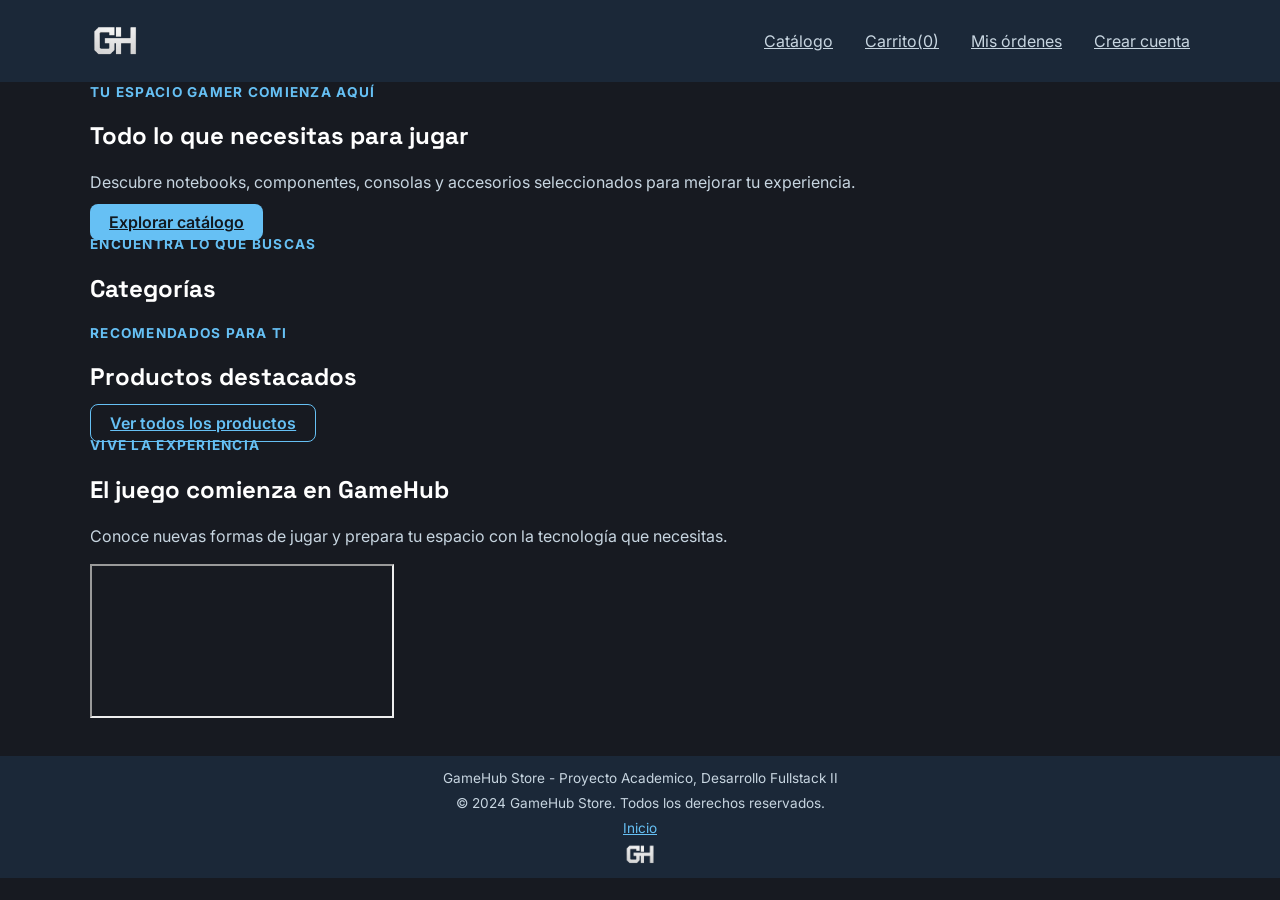
==== index.html @ 0a4df02b "feat:: se agrego estructura HTML de la pagina de inicio" ====
<!DOCTYPE html>
<html lang="es">
<head>
    <meta charset="UTF-8">
    <meta name="viewport" content="width=device-width, initial-scale=1.0">
    <title>GameHub Store | Inicio</title>
    <meta name="description" content="Encuentra productos gamer, componentes, consolas y accesorios en GameHub Store.">
    <link rel="stylesheet" href="css/estilos.css">
</head>
<body>
    <header class="encabezado">
        <div class="contenedor">
            <a href="index.html" class="marca-grupo">
                <img src="images/logo.png" alt="GameHub Store - Ir al inicio" class="logo-encabezado">
            </a>

            <nav class="nav-principal" aria-label="Navegación principal">
                <ul>
                    <li><a href="catalogo.html">Catálogo</a></li>
                    <li><a href="carrito.html">Carrito(<span id="contador-carrito">0</span>)</a></li>
                    <li><a href="mis-ordenes.html">Mis órdenes</a></li>
                    <li><a href="crear-cuenta.html">Crear cuenta</a></li>
                </ul>
            </nav>
        </div>
    </header>

    <main>
        <section class="hero-inicio">
            <div class="contenedor contenido-hero-inicio">
                <p class="etiqueta-seccion">Tu espacio gamer comienza aquí</p>
                <h1>Todo lo que necesitas para jugar</h1>
                <p>
                    Descubre notebooks, componentes, consolas y accesorios
                    seleccionados para mejorar tu experiencia.
                </p>
                <a href="catalogo.html" class="boton-primario">
                    Explorar catálogo
                </a>
            </div>
        </section>

        <section
            class="contenedor seccion-inicio"
            aria-labelledby="titulo-categorias"
        >
            <div class="cabecera-seccion-inicio">
                <p class="etiqueta-seccion">Encuentra lo que buscas</p>
                <h2 id="titulo-categorias">Categorías</h2>
            </div>

            <div id="lista-categorias-inicio" class="grid-categorias">
                <!-- Las categorías se generarán con JavaScript -->
            </div>
        </section>

        <section
            class="contenedor seccion-inicio"
            aria-labelledby="titulo-destacados"
        >
            <div class="cabecera-seccion-inicio">
                <div>
                    <p class="etiqueta-seccion">Recomendados para ti</p>
                    <h2 id="titulo-destacados">Productos destacados</h2>
                </div>

                <a href="catalogo.html" class="boton-secundario">
                    Ver todos los productos
                </a>
            </div>

            <div
                id="lista-productos-destacados"
                class="grid-productos"
            >
                <!-- Los productos destacados se generarán con JavaScript -->
            </div>
        </section>

        <section
            class="contenedor seccion-inicio seccion-video"
            aria-labelledby="titulo-video"
        >
            <div class="contenido-video-inicio">
                <p class="etiqueta-seccion">Vive la experiencia</p>
                <h2 id="titulo-video">El juego comienza en GameHub</h2>
                <p>
                    Conoce nuevas formas de jugar y prepara tu espacio con la
                    tecnología que necesitas.
                </p>
            </div>

            <div class="video-inicio">
                <iframe
                    src="https://www.youtube.com/embed/RkC0l4iekYo"
                    title="Presentación oficial de PlayStation 5"
                    loading="lazy"
                    referrerpolicy="strict-origin-when-cross-origin"
                    allow="accelerometer; autoplay; clipboard-write; encrypted-media; gyroscope; picture-in-picture; web-share"
                    allowfullscreen>
                </iframe>
            </div>
        </section>
    </main>

    <footer class="footer">
        <div class="contenedor">
            <p>
                GameHub Store - Proyecto Academico, Desarrollo Fullstack II
            </p>
            <p>© 2024 GameHub Store. Todos los derechos reservados.</p>
            <a href="index.html">Inicio</a>
            <img
                src="images/logo.png"
                alt="Logo de GameHub Store"
                class="logo-footer"
            >
        </div>
    </footer>

    <script src="js/datos/datos-productos.js"></script>
    <script src="js/datos/datos-categorias.js"></script>
    <script src="js/carrito.js"></script>
    <script src="js/vistas/vista-inicio.js"></script>
</body>
</html>
---- css/estilos.css ----
@import url('https://fonts.googleapis.com/css2?family=Inter:wght@400;600;700&family=Space+Grotesk:wght@600;700&display=swap');


/*Colores principales*/
:root {
    --fondo: #171A21;
    --superficie: #1B2838;
    --color-primario: #66C0F4;
    --color-acento: #ACD550;
    --color-texto: #C7D5E0;
    --color-error: #FF6B6B;
    --color-grafito: #12181F;
    --radio-borde: 8px;

    --fuente-titulos: 'Space Grotesk', sans-serif;
    --fuente-texto: 'Inter', sans-serif;
}

/*Reset básico*/
* {
  margin: 0;
  padding: 0;
  box-sizing: border-box;
}

html{
    scroll-behavior: smooth;
}

body {
  margin: 0;
  background: var(--fondo);
  color: var(--color-texto);
  font-family: var(--fuente-texto);
  line-height: 1.5;
}

/*Para que los videos e imagenes se vean siempre bien encuadrados*/
img, video { 
    max-width: 100%; 
    display: block; 
    height: auto;
}

a { 
    color: var(--color-primario); 
}

h1, h2, h3 {
  font-family: var(--fuente-titulos);
  color: #FFFFFF;
  margin: 0 0 1rem;
}

p {
     margin: 0 0 1rem; 
    }

/*Layout*/
.contenedor {
  width: min(1100px, 100% - 2rem);
  margin-inline: auto;
}

.grid-productos {
  display: grid;
  grid-template-columns: repeat(auto-fit, minmax(210px, 1fr));
  gap: 1.5rem;
}

/*Tarjetas*/
.tarjeta {
  background: var(--superficie);
  border-radius: var(--radio-borde);
  padding: 1rem;
}

/*Botones*/
.boton-primario {
  background: var(--color-primario);
  color: var(--color-grafito);
  border: none;
  border-radius: var(--radio-borde);
  padding: 0.5rem 1.2rem;
  font-weight: 600;
  cursor: pointer;
}

.boton-secundario {
  background: transparent;
  border: 1px solid var(--color-primario);
  color: var(--color-primario);
  border-radius: var(--radio-borde);
  padding: 0.5rem 1.2rem;
  font-weight: 600;
  cursor: pointer;
}

.boton-primario:disabled {
  opacity: 0.5;
  cursor: not-allowed;
}

/*Formularios*/
label {
  display: block;
  margin-bottom: 0.3rem;
  font-weight: 500;
}

input, select, textarea {
  width: 100%;
  background: var(--superficie);
  border: 1px solid var(--color-texto);
  border-radius: var(--radio-borde);
  color: var(--color-texto);
  padding: 0.5rem 0.7rem;
  margin-bottom: 1rem;
}

.mensaje-error {
  color: var(--color-error);
  font-size: 1rem;
}
.mensaje-error::before { content: "!"; }

/*Encabezado y pie de página*/
.encabezado, .footer {
  background: var(--superficie);
  padding: 1rem 0;
}

.encabezado .contenedor {
  display: flex;
  justify-content: space-between;
  align-items: center;
  flex-wrap: wrap;
  gap: 1rem;
}

.nav-principal ul {
  display: flex;
  gap: 2rem;
  list-style: none;
  margin: 0;
  padding: 0;
}

.marca-grupo {
  display: flex;
  align-items: center;
  gap: 0.5rem;
  text-decoration: none;
}

.logo-encabezado{
    width: 50px;
    height: 50px;
    object-fit: contain;
}

.nav-principal a { color: var(--color-texto); }

.footer {
  text-align: center;
  color: var(--color-texto);
  margin-top: 2rem;
  padding: 0.75rem 0;
  font-size: 0.85rem;
}

.footer .contenedor {
  display: flex;
  flex-direction: column;
  align-items: center;
  gap: 0.3rem;
}

.footer p {
  margin: 0;
}

.logo-footer {
  width: 32px;
}

/*Responsive simple*/
@media (max-width: 700px) {
  .encabezado .contenedor { flex-direction: column; }
}


/*De aquí en adelante va todo lo de cada vista*/
/* ===== Inicio ===== */
/* ===== Catálogo ===== */
/* ===== Catálogo ===== */

.ruta-navegacion {
    margin-top: 1.5rem;
    margin-bottom: 1rem;
}

.cabecera-catalogo {
    margin-bottom: 2rem;
}

.cabecera-catalogo h1 {
    font-size: 2.2rem;
    margin-bottom: 0.5rem;
}

.etiqueta-seccion {
    color: var(--color-primario);
    font-size: 0.85rem;
    font-weight: 700;
    text-transform: uppercase;
    letter-spacing: 0.08rem;
}

.distribucion-catalogo {
    display: grid;
    grid-template-columns: 280px 1fr;
    align-items: start;
    gap: 2rem;
}

.contenedor-panel-filtros {
    position: sticky;
    top: 1rem;
}

.panel-filtros {
    background: var(--superficie);
    border: 1px solid rgba(199, 213, 224, 0.2);
    border-radius: var(--radio-borde);
    overflow: hidden;
}

.panel-filtros summary {
    display: flex;
    justify-content: space-between;
    align-items: center;
    padding: 1rem;
    cursor: pointer;
    list-style: none;
    user-select: none;
}

.panel-filtros summary::-webkit-details-marker {
    display: none;
}

.panel-filtros summary h2 {
    margin: 0;
    font-size: 1.25rem;
}

.panel-filtros summary::after {
    content: "▼";
    color: var(--color-primario);
    font-size: 0.9rem;
    transition: transform 0.2s ease;
}

.panel-filtros[open] summary::after {
    transform: rotate(180deg);
}

.panel-filtros[open] summary {
    border-bottom: 1px solid rgba(199, 213, 224, 0.2);
}

.contenido-filtros {
    padding: 1rem;
}

.encabezado-filtros {
    display: flex;
    justify-content: flex-end;
    margin-bottom: 1rem;
}

.campo-filtro {
    margin-bottom: 1rem;
}

.campo-filtro input,
.campo-filtro select {
    margin-bottom: 0;
}

.grupo-precios {
    border: 1px solid rgba(199, 213, 224, 0.3);
    border-radius: var(--radio-borde);
    padding: 1rem;
    margin-bottom: 1rem;
}

.grupo-precios legend {
    padding: 0 0.5rem;
    font-weight: 600;
}

.campos-precio {
    display: grid;
    grid-template-columns: 1fr;
    gap: 0.5rem;
}

.grupo-precios .mensaje-error:empty::before {
    content: none;
}

.campo-stock {
    display: flex;
    align-items: flex-start;
    gap: 0.7rem;
    margin-bottom: 1rem;
}

.campo-stock input {
    width: auto;
    margin: 0.3rem 0 0;
    accent-color: var(--color-primario);
}

.campo-stock label {
    margin: 0;
    cursor: pointer;
}

.resultados-catalogo {
    min-width: 0;
}

.barra-resultados {
    display: grid;
    grid-template-columns: 1fr auto;
    align-items: end;
    gap: 1rem;
    margin-bottom: 1.5rem;
}

.barra-resultados h2 {
    grid-column: 1;
    margin-bottom: 0;
}

.barra-resultados p {
    grid-column: 1;
    margin-bottom: 0;
}

.control-orden {
    grid-column: 2;
    grid-row: 1 / 3;
}

.control-orden select {
    min-width: 220px;
    margin-bottom: 0;
}

.resultados-catalogo .grid-productos {
    grid-template-columns: repeat(auto-fit, minmax(220px, 1fr));
    align-items: stretch;
}

.tarjeta-producto {
    display: flex;
    flex-direction: column;
    padding: 0;
    overflow: hidden;
    border: 1px solid rgba(199, 213, 224, 0.15);
    transition: transform 0.2s ease, border-color 0.2s ease;
}

.tarjeta-producto:hover {
    transform: translateY(-4px);
    border-color: var(--color-primario);
}

.enlace-imagen-producto {
    position: relative;
    display: block;
    height: 220px;
    padding: 1rem;
    background: #ffffff;
    overflow: hidden;
}

.imagen-tarjeta-producto {
    width: 100%;
    height: 100%;
    object-fit: contain;
}

.etiqueta-descuento {
    position: absolute;
    top: 0.75rem;
    left: 0.75rem;
    padding: 0.3rem 0.6rem;
    background: var(--color-acento);
    color: var(--color-grafito);
    border-radius: 4px;
    font-size: 0.85rem;
    font-weight: 700;
}

.contenido-tarjeta-producto {
    display: flex;
    flex-direction: column;
    flex: 1;
    padding: 1rem;
}

.marca-producto {
    color: var(--color-primario);
    font-size: 0.8rem;
    font-weight: 700;
    text-transform: uppercase;
    letter-spacing: 0.04rem;
    margin-bottom: 0.4rem;
}

.contenido-tarjeta-producto h3 {
    min-height: 3rem;
    margin-bottom: 0.75rem;
}

.contenido-tarjeta-producto h3 a {
    color: #ffffff;
    text-decoration: none;
}

.contenido-tarjeta-producto h3 a:hover {
    color: var(--color-primario);
}

.stock-producto {
    margin-bottom: 1rem;
    font-size: 0.9rem;
}

.precios-producto {
    display: flex;
    align-items: center;
    flex-wrap: wrap;
    gap: 0.65rem;
    min-height: 2rem;
    margin-top: auto;
    margin-bottom: 1rem;
}

.precio-anterior {
    color: var(--color-texto);
    font-size: 0.85rem;
    text-decoration: line-through;
    opacity: 0.7;
}

.precio-actual {
    color: #ffffff;
    font-size: 1.25rem;
    font-weight: 700;
}

.acciones-producto {
    display: grid;
    grid-template-columns: 1fr;
    gap: 0.6rem;
}

.acciones-producto .boton-primario,
.acciones-producto .boton-secundario {
    width: 100%;
    text-align: center;
}

.boton-agregar-producto:disabled {
    opacity: 0.5;
    cursor: not-allowed;
    transform: none;
}

.boton-cargar-mas {
    display: flex;
    margin: 2rem auto 0;
}

.boton-cargar-mas[hidden] {
    display: none;
}

.estado-vacio {
    padding: 3rem 1rem;
    border: 1px dashed rgba(199, 213, 224, 0.4);
    border-radius: var(--radio-borde);
    text-align: center;
}

.estado-vacio[hidden] {
    display: none;
}

@media (max-width: 850px) {
    .distribucion-catalogo {
        grid-template-columns: 1fr;
    }

    .contenedor-panel-filtros {
        position: static;
    }
}

@media (max-width: 600px) {
    .barra-resultados {
        grid-template-columns: 1fr;
    }

    .control-orden {
        grid-column: 1;
        grid-row: auto;
    }

    .control-orden select {
        width: 100%;
    }

    .resultados-catalogo .grid-productos {
        grid-template-columns: 1fr;
    }
}
/* ===== Producto ===== */
.detalle-producto {
  display: flex;
  flex-wrap: wrap;
  gap: 2rem;
  align-items: flex-start;
  margin-bottom: 2rem;
}
.galeria-producto {
  flex: 1 1 320px;
}
.informacion-producto {
  flex: 1 1 320px;
}
.miniaturas {
  display: flex;
  gap: 0.5rem;
  margin-top: 0.5rem;
}
 
.miniaturas img {
  width: 70px;
  height: 70px;
  border-radius: var(--radio-borde);
  cursor: pointer;
}
 
.caracteristicas {
  list-style: none;
  margin-bottom: 1rem;
}
.caracteristicas li {
  padding: 0.4rem 0;
  border-bottom: 1px solid var(--superficie);
}
.input-cantidad {
  width: 90px;
}
 
.precio-tachado {
  text-decoration: line-through;
  opacity: 0.6;
  margin-right: 0.5rem;
}
 
.precio-descuento {
  color: var(--color-acento);
}
 
.lista-resenas {
  list-style: none;
  display: flex;
  flex-direction: column;
  gap: 1rem;
}
 
.resena-autor {
  font-weight: 600;
  color: #FFFFFF;
}
 
.resena-fecha {
  font-size: 0.8rem;
  opacity: 0.7;
}

/* ===== Carrito ===== */
/* ===== Checkout ===== */
/* ===== Mis órdenes ===== */
/* ===== Crear cuenta ===== */
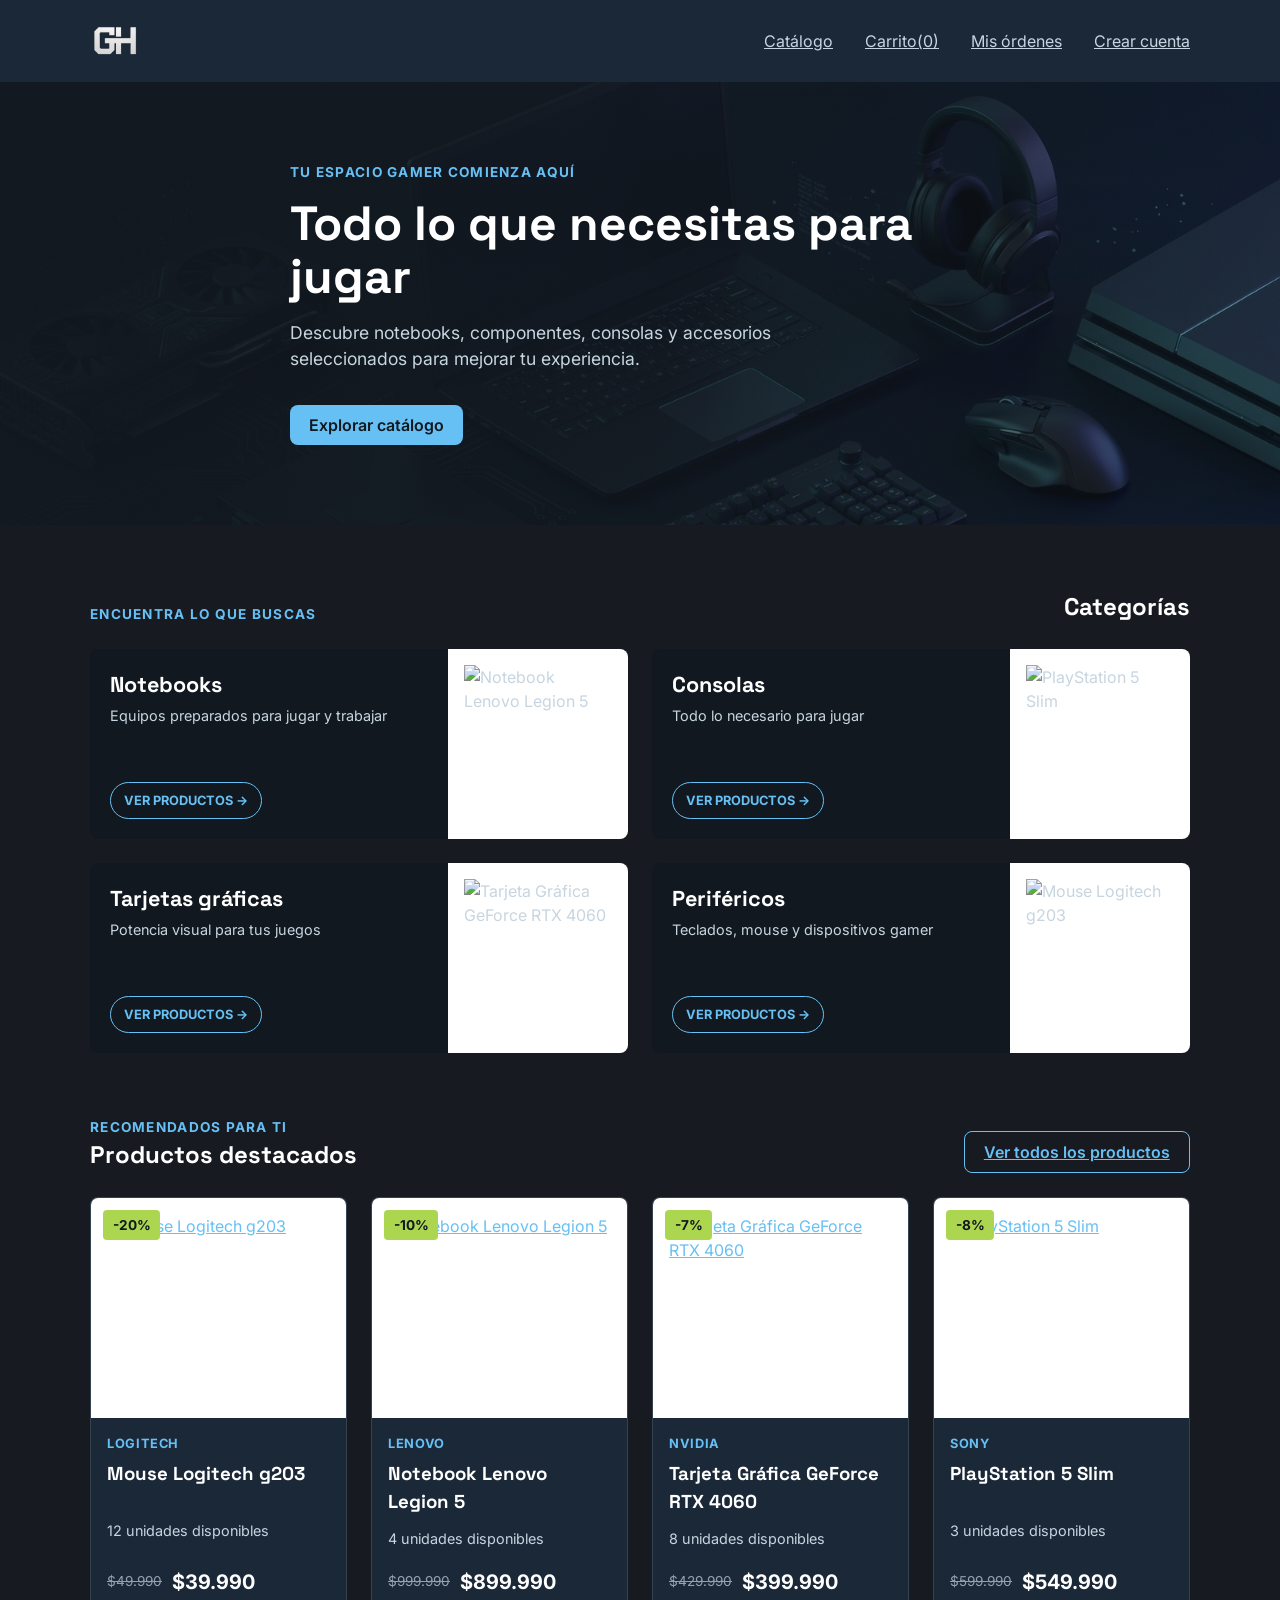
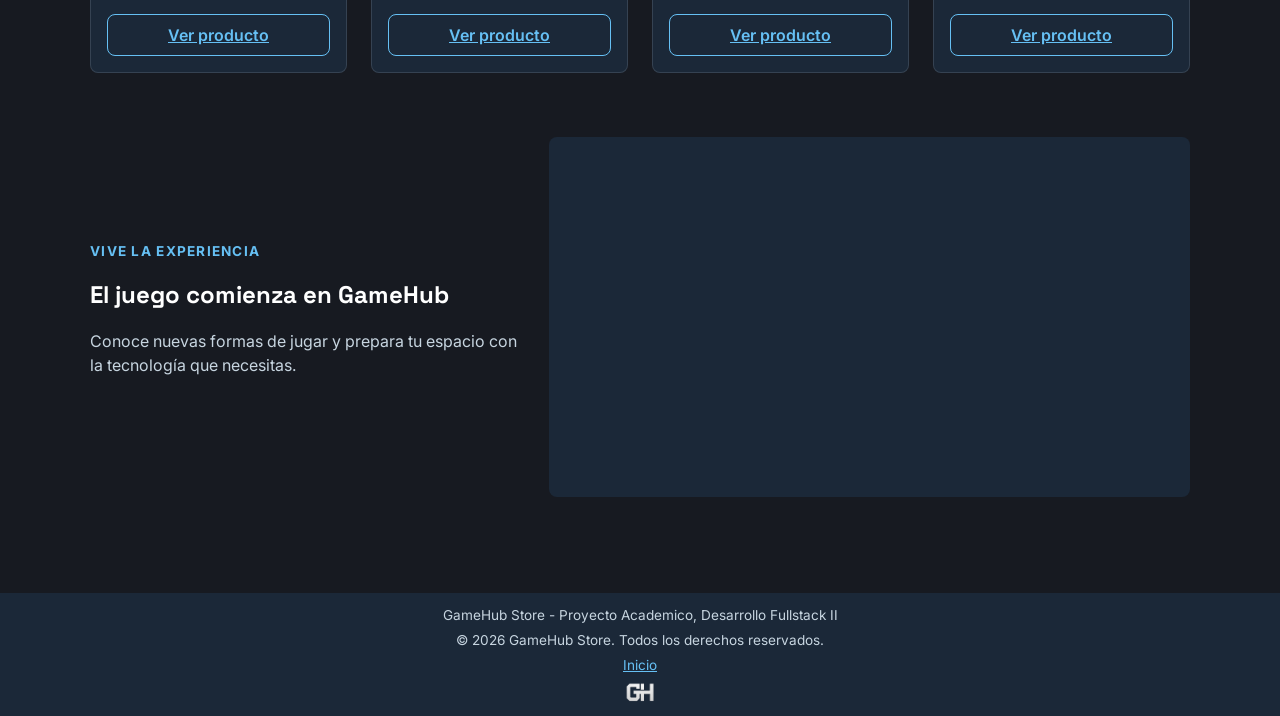
==== commit b9563a20: "feat: se creo el archivo html de carrito completo" ====
--- a/index.html
+++ b/index.html
@@ -108,7 +108,7 @@
             <p>
                 GameHub Store - Proyecto Academico, Desarrollo Fullstack II
             </p>
-            <p>© 2024 GameHub Store. Todos los derechos reservados.</p>
+            <p>© 2026 GameHub Store. Todos los derechos reservados.</p>
             <a href="index.html">Inicio</a>
             <img
                 src="images/logo.png"
--- a/css/estilos.css
+++ b/css/estilos.css
@@ -192,7 +192,176 @@
 
 /*De aquí en adelante va todo lo de cada vista*/
 /* ===== Inicio ===== */
-/* ===== Catálogo ===== */
+
+.hero-inicio {
+    min-height: 440px;
+    display: flex;
+    align-items: center;
+    padding: 5rem 0;
+    background:
+        linear-gradient(
+            90deg,
+            rgba(18, 24, 31, 0.97) 10%,
+            rgba(18, 24, 31, 0.82) 55%,
+            rgba(18, 24, 31, 0.45)
+        ),
+        url("../images/portada-inicio.jpg") center / cover no-repeat;
+}
+
+.contenido-hero-inicio {
+    max-width: 700px;
+}
+
+.contenido-hero-inicio h1 {
+    max-width: 650px;
+    font-size: 3rem;
+    line-height: 1.1;
+}
+
+.contenido-hero-inicio > p:not(.etiqueta-seccion) {
+    max-width: 600px;
+    margin-bottom: 2rem;
+    font-size: 1.1rem;
+}
+
+.contenido-hero-inicio .boton-primario {
+    display: inline-block;
+    text-decoration: none;
+}
+
+.seccion-inicio {
+    padding-top: 4rem;
+}
+
+.cabecera-seccion-inicio {
+    display: flex;
+    justify-content: space-between;
+    align-items: end;
+    gap: 1rem;
+    margin-bottom: 1.5rem;
+}
+
+.cabecera-seccion-inicio h2,
+.cabecera-seccion-inicio p {
+    margin-bottom: 0;
+}
+
+/* Categorías populares */
+
+.grid-categorias {
+    display: grid;
+    grid-template-columns: repeat(2, 1fr);
+    gap: 1.5rem;
+}
+
+.categoria-destacada {
+    display: grid;
+    grid-template-columns: 1fr 180px;
+    min-height: 190px;
+    overflow: hidden;
+    background: var(--color-grafito);
+    border-radius: var(--radio-borde);
+}
+
+.contenido-categoria {
+    display: flex;
+    flex-direction: column;
+    justify-content: space-between;
+    padding: 1.25rem;
+}
+
+.contenido-categoria h3 {
+    margin-bottom: 0.25rem;
+    font-size: 1.35rem;
+}
+
+.contenido-categoria p {
+    margin-bottom: 1rem;
+    font-size: 0.9rem;
+}
+
+.enlace-categoria {
+    width: fit-content;
+    padding: 0.5rem 0.8rem;
+    color: var(--color-primario);
+    font-size: 0.8rem;
+    font-weight: 700;
+    text-decoration: none;
+    text-transform: uppercase;
+    border: 1px solid var(--color-primario);
+    border-radius: 20px;
+}
+
+.enlace-categoria:hover {
+    color: var(--color-grafito);
+    background: var(--color-primario);
+}
+
+.imagen-categoria {
+    display: flex;
+    align-items: center;
+    justify-content: center;
+    padding: 1rem;
+    background: #ffffff;
+}
+
+.imagen-categoria img {
+    width: 100%;
+    height: 100%;
+    object-fit: contain;
+}
+
+/* Video de Inicio */
+
+.seccion-video {
+    display: grid;
+    grid-template-columns: 1fr 1.5fr;
+    align-items: center;
+    gap: 2rem;
+    padding-bottom: 4rem;
+}
+
+.video-inicio {
+    overflow: hidden;
+    aspect-ratio: 16 / 9;
+    background: var(--superficie);
+    border-radius: var(--radio-borde);
+}
+
+.video-inicio iframe {
+    width: 100%;
+    height: 100%;
+    border: 0;
+}
+
+/* Adaptación para pantallas pequeñas */
+
+@media (max-width: 700px) {
+    .hero-inicio {
+        padding: 3.5rem 0;
+    }
+
+    .contenido-hero-inicio h1 {
+        font-size: 2.25rem;
+    }
+
+    .cabecera-seccion-inicio {
+        align-items: flex-start;
+        flex-direction: column;
+    }
+
+    .grid-categorias {
+        grid-template-columns: 1fr;
+    }
+
+    .categoria-destacada {
+        grid-template-columns: 1fr 140px;
+    }
+
+    .seccion-video {
+        grid-template-columns: 1fr;
+    }
+}
 /* ===== Catálogo ===== */
 
 .ruta-navegacion {
